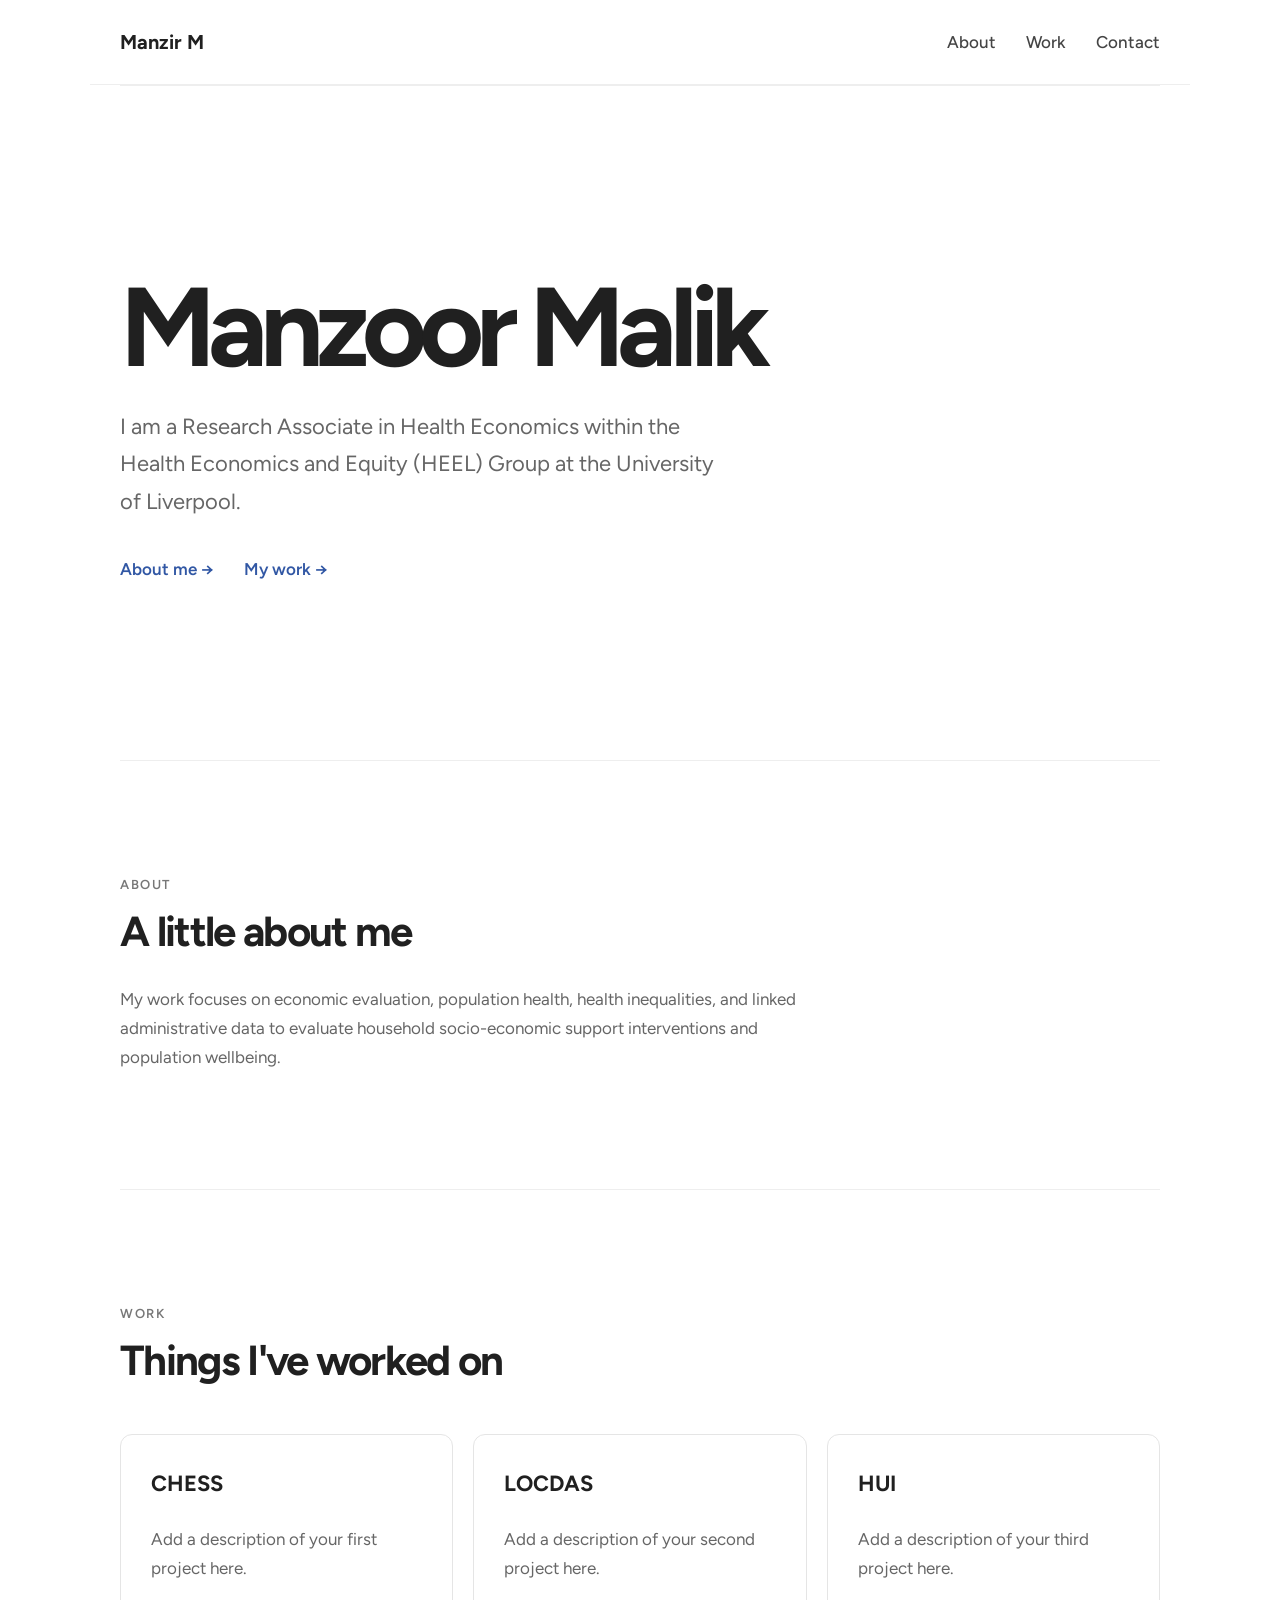
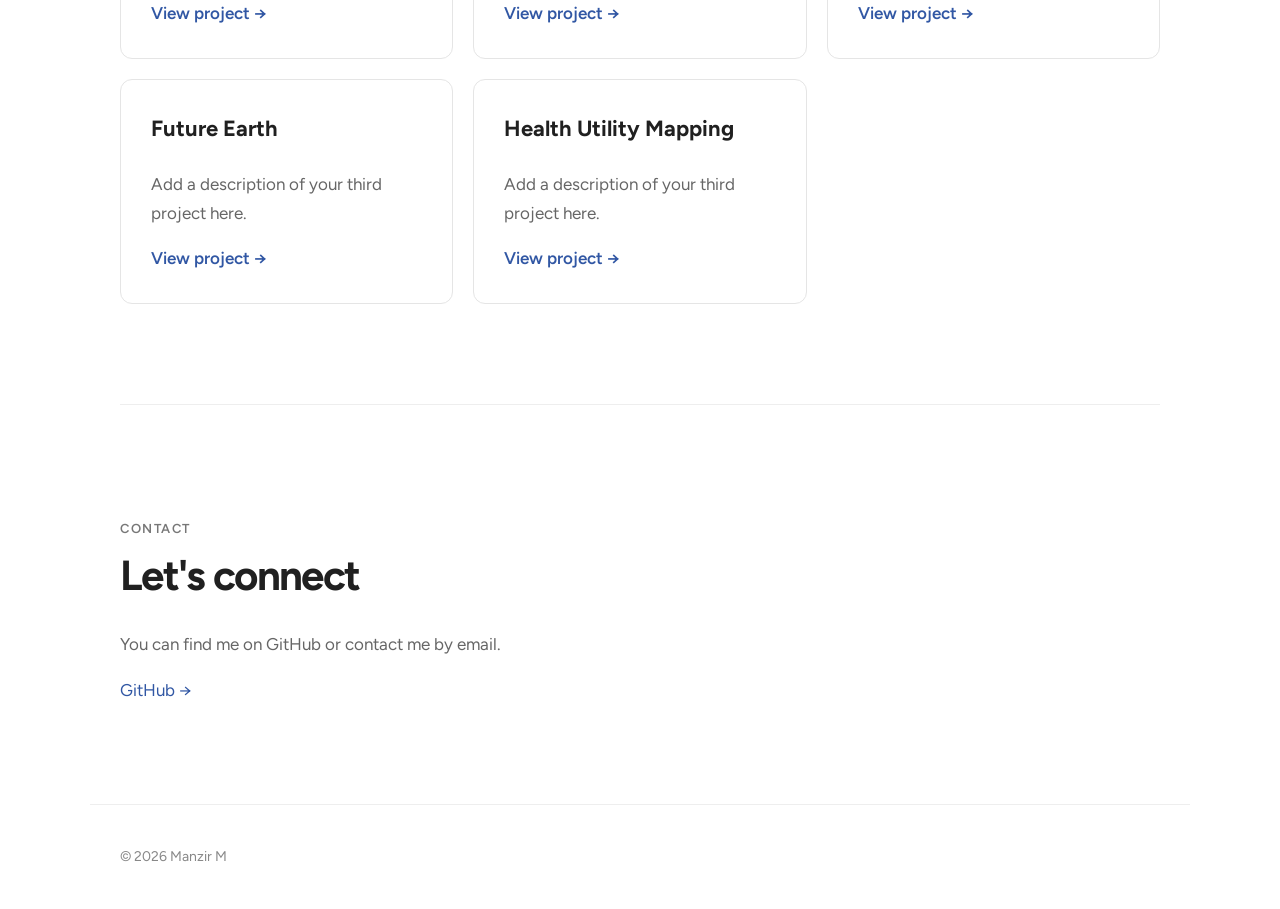
==== index.html @ d5195255 "Modify project titles and add new projects Updated project titles and added two new projects with de" ====
<!DOCTYPE html>
<html lang="en">
<head>
  <meta charset="UTF-8">
  <meta name="viewport" content="width=device-width, initial-scale=1.0">

  <title>Manzoor  Malik</title>

  <link rel="stylesheet" href="style.css">
</head>

<body>

  <nav>
    <div class="nav-name">Manzir M</div>

    <div class="nav-links">
      <a href="#about">About</a>
      <a href="#work">Work</a>
      <a href="#contact">Contact</a>
    </div>
  </nav>


  <main>

    <section class="hero">

      <div>
        <p class="small-title"></p>

        <h1>Manzoor Malik</h1>

        <p class="intro">
         I am a Research Associate in Health Economics within the Health Economics and Equity (HEEL) Group at the University of Liverpool. 
        </p>

        <div class="buttons">
          <a href="#about">About me →</a>
          <a href="#work">My work →</a>
        </div>
      </div>

    </section>


    <section id="about">

      <p class="section-label">ABOUT</p>

      <h2>A little about me</h2>

      <p>
       My work focuses on economic evaluation, population health, health inequalities, and linked administrative data to evaluate household socio-economic support interventions and population wellbeing.
      </p>

    </section>


    <section id="work">

      <p class="section-label">WORK</p>

      <h2>Things I've worked on</h2>

      <div class="projects">

        <div class="project">
          <h3>CHESS</h3>
          <p>
            Add a description of your first project here.
          </p>
          <a href="#">View project →</a>
        </div>

        <div class="project">
          <h3>LOCDAS</h3>
          <p>
            Add a description of your second project here.
          </p>
          <a href="#">View project →</a>
        </div>

        <div class="project">
          <h3>HUI</h3>
          <p>
            Add a description of your third project here.
          </p>
          <a href="#">View project →</a>
        </div>
  <div class="project">
          <h3>Future Earth</h3>
          <p>
            Add a description of your third project here.
          </p>
          <a href="#">View project →</a>
        </div>

  <div class="project">
          <h3>Health Utility Mapping</h3>
          <p>
            Add a description of your third project here.
          </p>
          <a href="#">View project →</a>
        </div>

        
      </div>

    </section>


    <section id="contact">

      <p class="section-label">CONTACT</p>

      <h2>Let's connect</h2>

      <p>
        You can find me on GitHub or contact me by email.
      </p>

      <a href="https://github.com/ManzirM">
        GitHub →
      </a>

    </section>

  </main>


  <footer>
    © 2026 Manzir M
  </footer>

</body>
</html>
---- style.css ----
@import url('https://fonts.googleapis.com/css2?family=Figtree:wght@400;500;600;700&display=swap');

* {
  box-sizing: border-box;
}

html {
  scroll-behavior: smooth;
}

body {
  margin: 0;
  background: #ffffff;
  color: #202020;
  font-family: "Figtree", Arial, sans-serif;
  font-size: 17px;
  line-height: 1.7;
}

nav {
  max-width: 1100px;
  margin: auto;
  padding: 25px 30px;

  display: flex;
  justify-content: space-between;
  align-items: center;

  border-bottom: 1px solid #eeeeee;
}

.nav-name {
  font-weight: 700;
  font-size: 20px;
}

.nav-links {
  display: flex;
  gap: 30px;
}

a {
  color: #3157a4;
  text-decoration: none;
}

a:hover {
  text-decoration: underline;
}

.nav-links a {
  color: #444444;
  font-weight: 500;
}

main {
  max-width: 1100px;
  margin: auto;
  padding: 0 30px;
}

.hero {
  min-height: 75vh;

  display: flex;
  align-items: center;

  padding: 80px 0;
}

.small-title,
.section-label {
  color: #777777;
  font-size: 13px;
  font-weight: 600;
  letter-spacing: 0.12em;
}

.hero h1 {
  font-size: clamp(4rem, 9vw, 7rem);
  line-height: 0.9;
  letter-spacing: -0.07em;

  margin: 15px 0 30px;
}

.intro {
  max-width: 600px;
  color: #666666;
  font-size: 22px;
}

.buttons {
  display: flex;
  gap: 30px;
  margin-top: 35px;
}

.buttons a {
  font-weight: 600;
}

section {
  padding: 100px 0;
  border-top: 1px solid #eeeeee;
}

section h2 {
  font-size: 42px;
  line-height: 1.1;
  letter-spacing: -0.04em;
  margin: 10px 0 30px;
}

section > p:not(.section-label) {
  max-width: 700px;
  color: #666666;
}

.projects {
  display: grid;
  grid-template-columns: repeat(3, 1fr);
  gap: 20px;
  margin-top: 50px;
}

.project {
  padding: 30px;
  border: 1px solid #e5e5e5;
  border-radius: 12px;

  transition: 0.2s ease;
}

.project:hover {
  transform: translateY(-5px);
  box-shadow: 0 12px 35px rgba(0, 0, 0, 0.08);
}

.project h3 {
  margin-top: 0;
  font-size: 22px;
}

.project p {
  color: #666666;
}

.project a {
  font-weight: 600;
}

footer {
  max-width: 1100px;
  margin: auto;
  padding: 40px 30px;

  border-top: 1px solid #eeeeee;

  color: #888888;
  font-size: 14px;
}


/* Mobile */

@media (max-width: 700px) {

  nav {
    padding: 20px;
  }

  .nav-links {
    gap: 15px;
    font-size: 14px;
  }

  main {
    padding: 0 20px;
  }

  .hero {
    min-height: 70vh;
    padding: 50px 0;
  }

  .hero h1 {
    font-size: 4rem;
  }

  .intro {
    font-size: 19px;
  }

  section {
    padding: 70px 0;
  }

  section h2 {
    font-size: 34px;
  }

  .projects {
    grid-template-columns: 1fr;
  }

  .buttons {
    flex-direction: column;
    gap: 10px;
  }
}
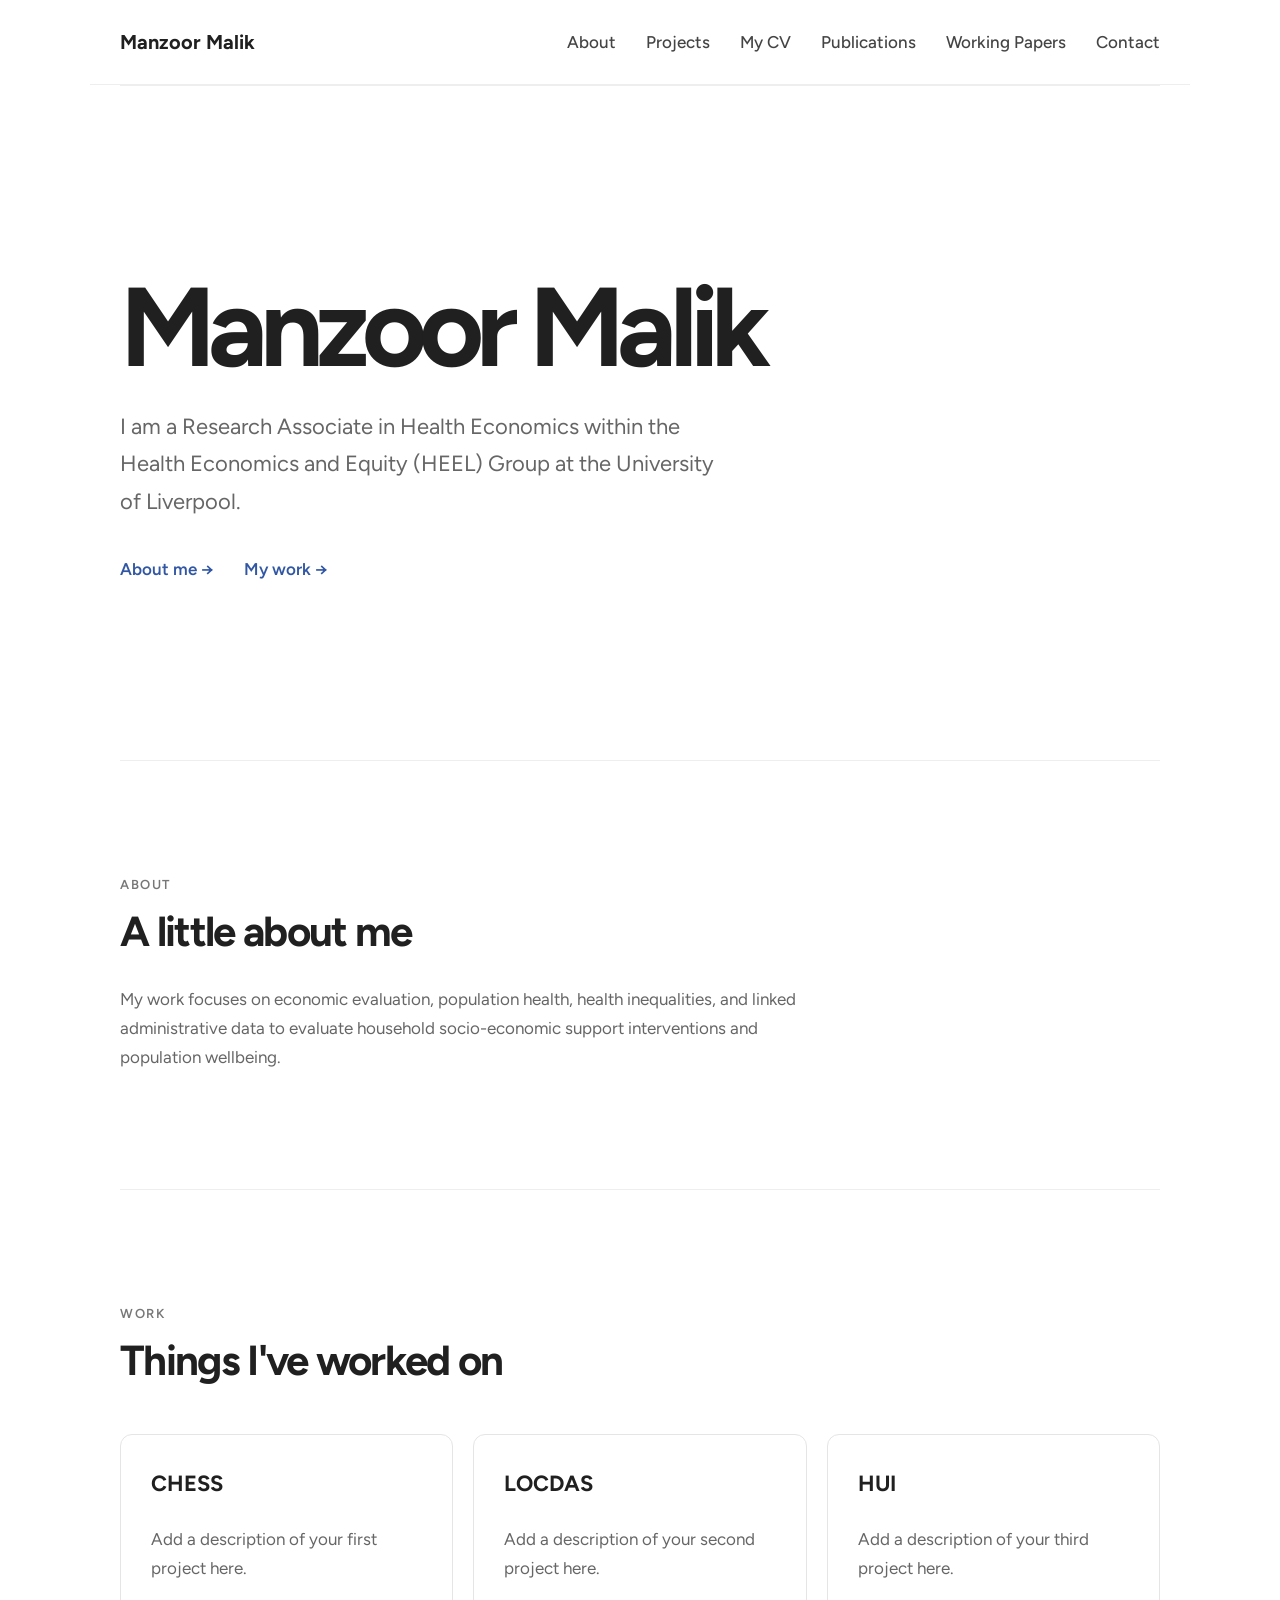
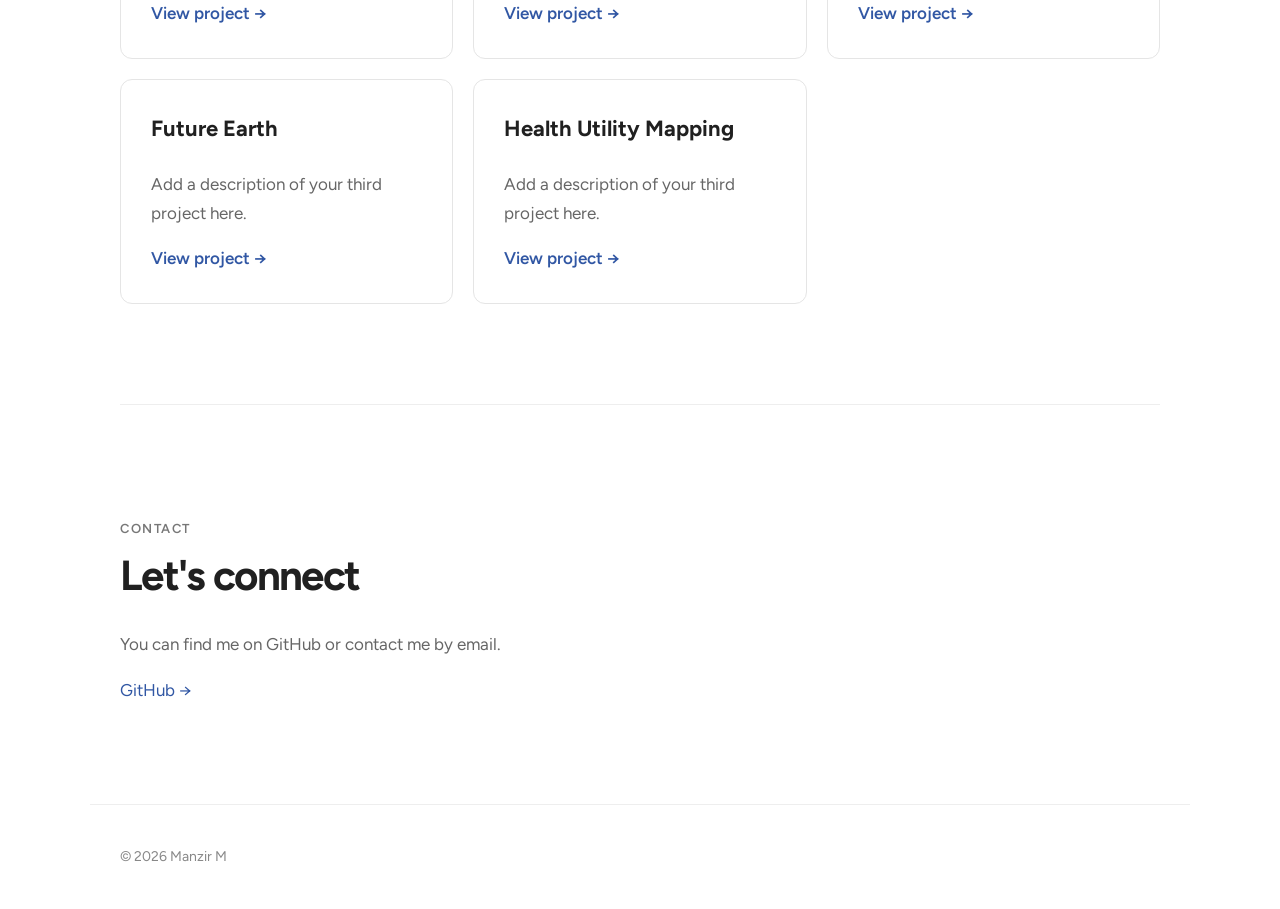
==== commit 4cb2af4c: "Revise navigation name and links in index.html Updated navigation links and name in the header." ====
--- a/index.html
+++ b/index.html
@@ -12,11 +12,14 @@
 <body>
 
   <nav>
-    <div class="nav-name">Manzir M</div>
+    <div class="nav-name">Manzoor Malik</div>
 
     <div class="nav-links">
       <a href="#about">About</a>
-      <a href="#work">Work</a>
+      <a href="#work">Projects</a>
+      <a href="#work">My CV</a>
+      <a href="#work">Publications</a>
+      <a href="#work">Working Papers</a>
       <a href="#contact">Contact</a>
     </div>
   </nav>
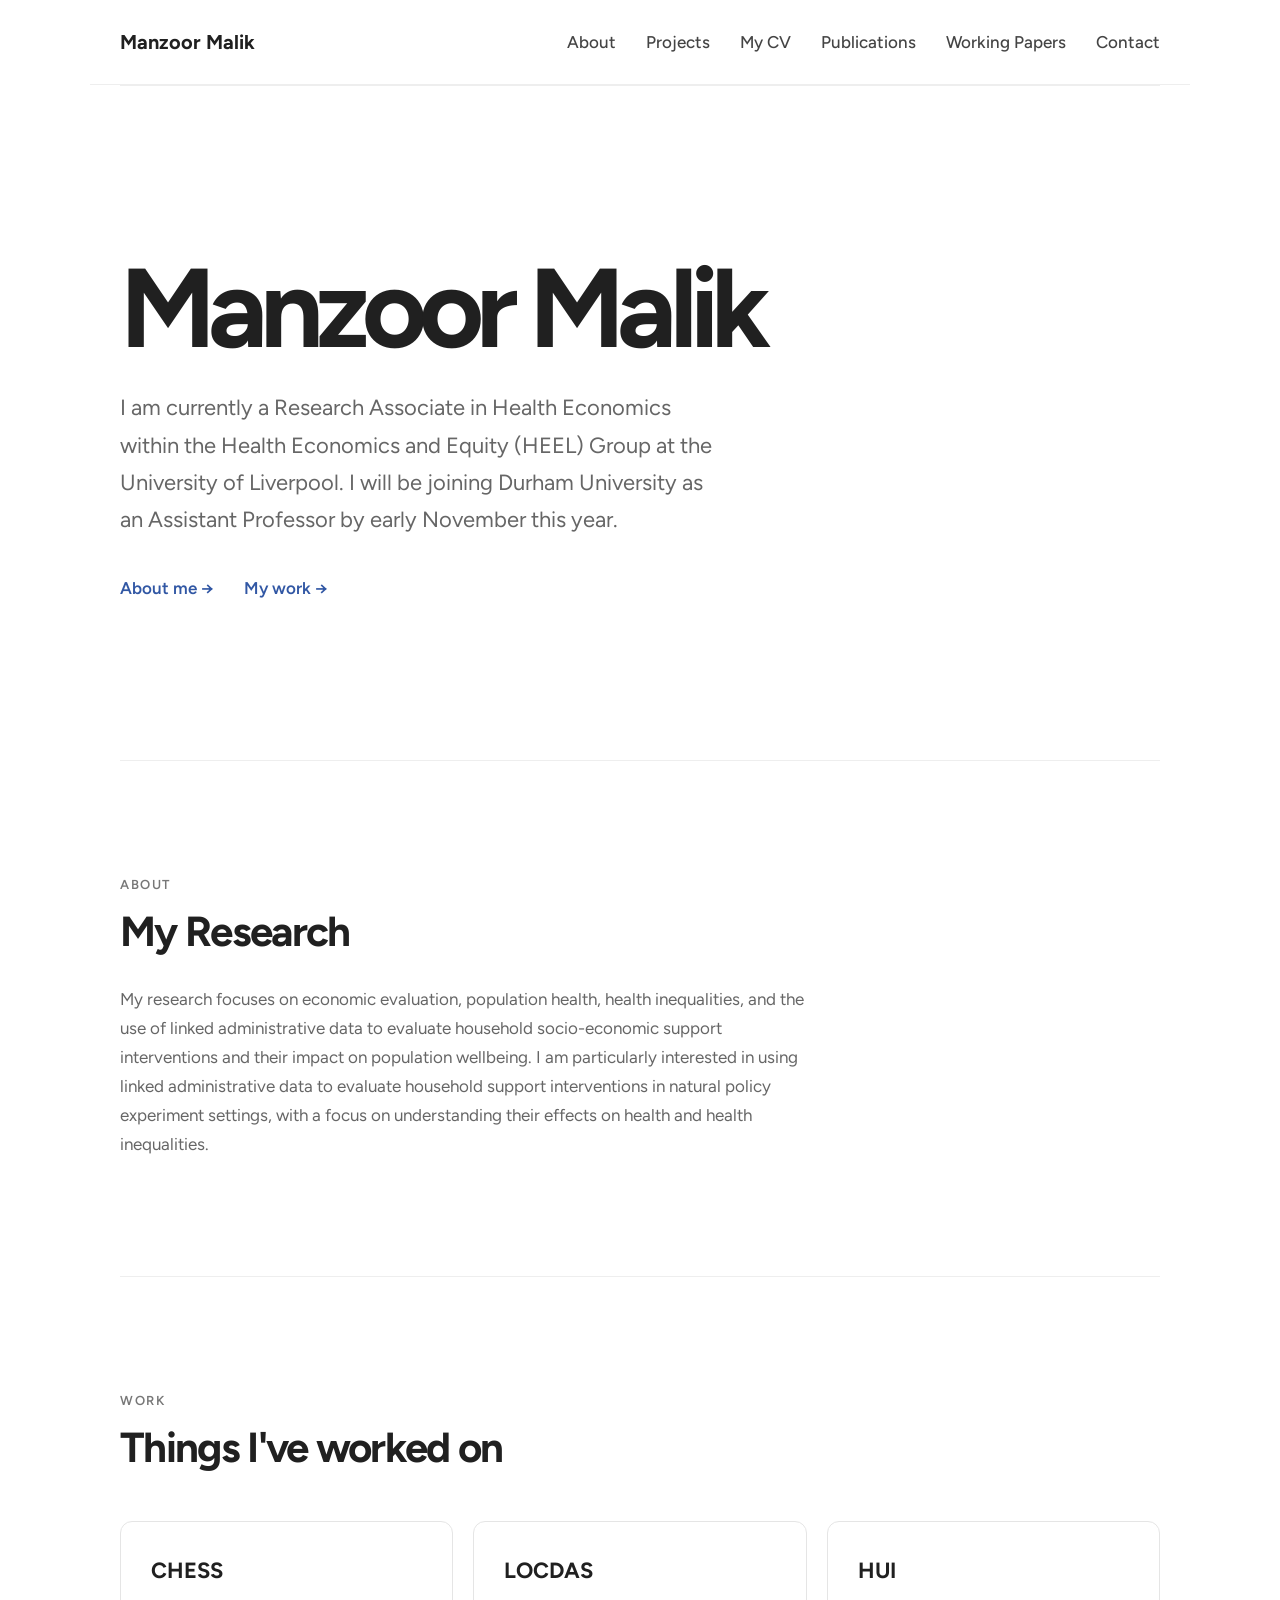
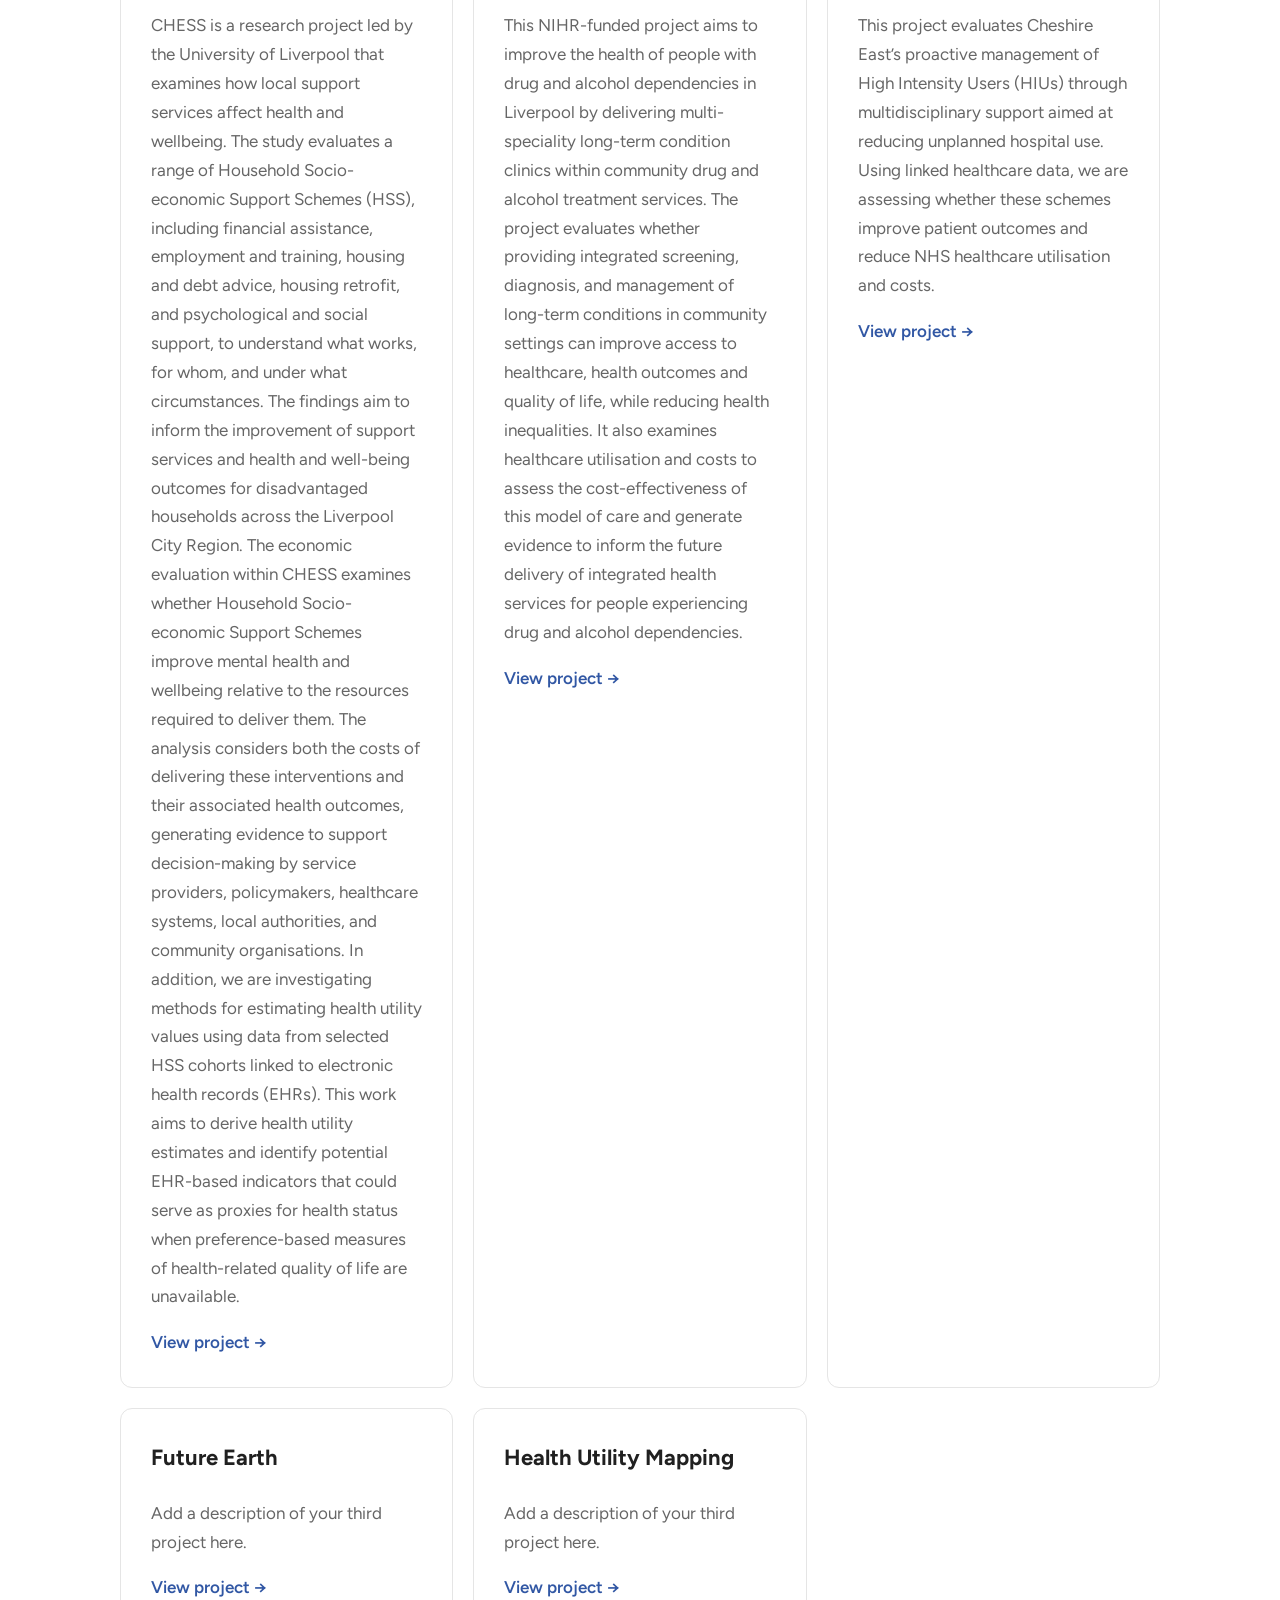
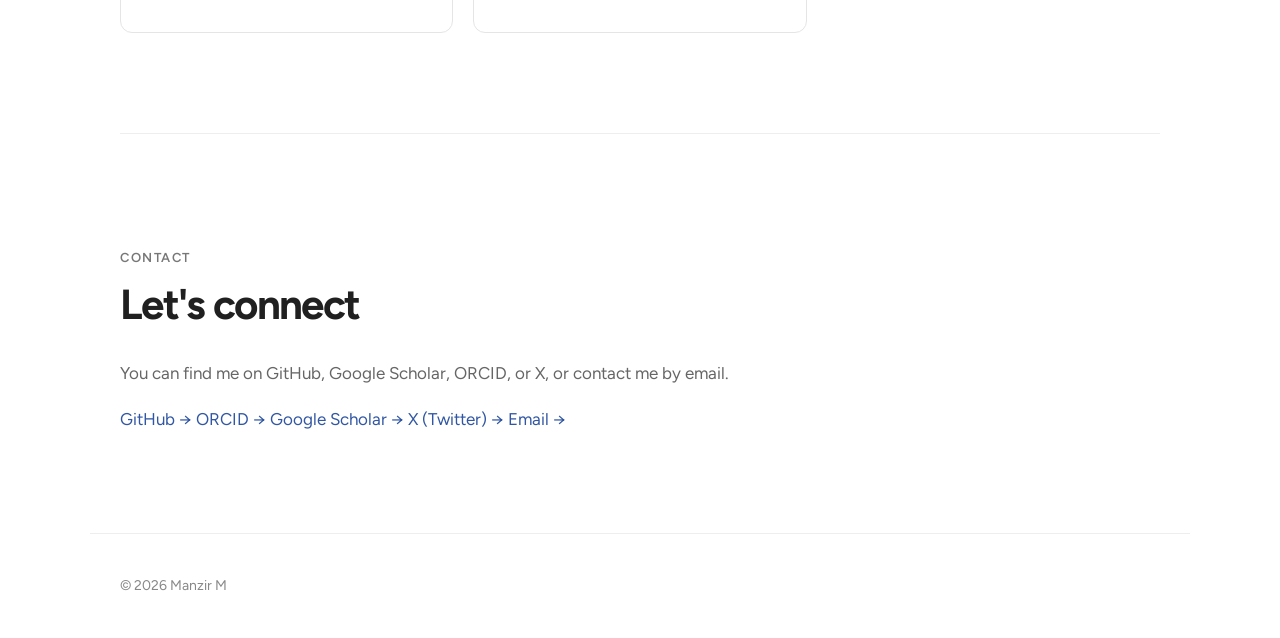
==== commit 970722ce: "Update index.html" ====
--- a/index.html
+++ b/index.html
@@ -35,7 +35,8 @@
         <h1>Manzoor Malik</h1>
 
         <p class="intro">
-         I am a Research Associate in Health Economics within the Health Economics and Equity (HEEL) Group at the University of Liverpool. 
+         I am currently a Research Associate in Health Economics within the Health Economics and Equity (HEEL) Group at the University of Liverpool. 
+        I will be joining Durham University as an Assistant Professor by early November this year. 
         </p>
 
         <div class="buttons">
@@ -51,11 +52,12 @@
 
       <p class="section-label">ABOUT</p>
 
-      <h2>A little about me</h2>
+      <h2>My Research</h2>
 
       <p>
-       My work focuses on economic evaluation, population health, health inequalities, and linked administrative data to evaluate household socio-economic support interventions and population wellbeing.
-      </p>
+       My research focuses on economic evaluation, population health, health inequalities, and the use of linked administrative data to evaluate household socio-economic support interventions and their impact on population wellbeing.
+        I am particularly interested in using linked administrative data to evaluate household support interventions in natural policy experiment settings, 
+        with a focus on understanding their effects on health and health inequalities.
 
     </section>
 
@@ -71,23 +73,39 @@
         <div class="project">
           <h3>CHESS</h3>
           <p>
-            Add a description of your first project here.
+            CHESS is a research project led by the University of Liverpool that examines how local support services affect health and wellbeing. 
+            The study evaluates a range of Household Socio-economic Support Schemes (HSS), including financial assistance, employment and training, housing and debt advice, 
+            housing retrofit, and psychological and social support, to understand what works, for whom, and under what circumstances. The findings aim to inform the improvement of support services 
+            and health and well-being outcomes for disadvantaged households across the Liverpool City Region.
+            The economic evaluation within CHESS examines whether Household Socio-economic Support Schemes 
+            improve mental health and wellbeing relative to the resources required to deliver them. 
+            The analysis considers both the costs of delivering these interventions and their associated health outcomes, generating evidence to support decision-making by service providers, policymakers, 
+            healthcare systems, local authorities, and community organisations. 
+            In addition, we are investigating methods for estimating health utility values using data from selected HSS cohorts linked to electronic health records (EHRs). 
+            This work aims to derive health utility estimates and identify potential EHR-based indicators that could serve as proxies for health status 
+            when preference-based measures of health-related quality of life are unavailable.
           </p>
-          <a href="#">View project →</a>
+          <a href="https://gtr.ukri.org/projects?ref=ES%2FZ503022%2F1">View project →</a>
         </div>
 
         <div class="project">
           <h3>LOCDAS</h3>
           <p>
-            Add a description of your second project here.
+            This NIHR-funded project aims to improve the health of people with drug and alcohol 
+            dependencies in Liverpool by delivering multi-speciality long-term condition clinics within community drug and alcohol treatment services. 
+            The project evaluates whether providing integrated screening, diagnosis, and management of long-term conditions in community settings can improve access to healthcare, 
+            health outcomes and quality of life, while reducing health inequalities. It also examines healthcare utilisation and costs to assess the cost-effectiveness of this model
+            of care and generate evidence to inform the future delivery of integrated health services for people experiencing drug and alcohol dependencies.
           </p>
-          <a href="#">View project →</a>
+          <a href="https://sphr.nihr.ac.uk/prevention/improving-the-health-of-people-with-drug-and-alcohol-dependencies-in-liverpool-by-delivering-multi-specialty-long-term-conditions-clinics-in-the-community/">View project →</a>
         </div>
 
         <div class="project">
           <h3>HUI</h3>
           <p>
-            Add a description of your third project here.
+            This project evaluates Cheshire East’s proactive management of High Intensity Users (HIUs) through multidisciplinary 
+            support aimed at reducing unplanned hospital use. Using linked healthcare data, we are assessing whether these schemes improve patient outcomes and reduce NHS healthcare utilisation and costs.
+
           </p>
           <a href="#">View project →</a>
         </div>
@@ -113,19 +131,38 @@
     </section>
 
 
-    <section id="contact">
+<section id="contact">
 
-      <p class="section-label">CONTACT</p>
+  <p class="section-label">CONTACT</p>
 
-      <h2>Let's connect</h2>
+  <h2>Let's connect</h2>
 
-      <p>
-        You can find me on GitHub or contact me by email.
-      </p>
+  <p>
+    You can find me on GitHub, Google Scholar, ORCID, or X, or contact me by email.
+  </p>
 
-      <a href="https://github.com/ManzirM">
-        GitHub →
-      </a>
+  <div class="contact-links">
+    <a href="https://github.com/ManzirM" target="_blank" rel="noopener noreferrer">
+      GitHub →
+    </a>
+
+    <a href="https://orcid.org/my-orcid?orcid=0000-0002-5746-790X" target="_blank" rel="noopener noreferrer">
+      ORCID →
+    </a>
+
+    <a href="https://scholar.google.com/citations?user=gjw7LfEAAAAJ&hl=en" target="_blank" rel="noopener noreferrer">
+      Google Scholar →
+    </a>
+
+    <a href="YOUR-TWITTER-OR-X-LINK" target="_blank" rel="noopener noreferrer">
+      X (Twitter) →
+    </a>
+
+    <a href="munzirm@liverpool.ac.uk">
+      Email →
+    </a>
+  </div>
+
 
     </section>
 
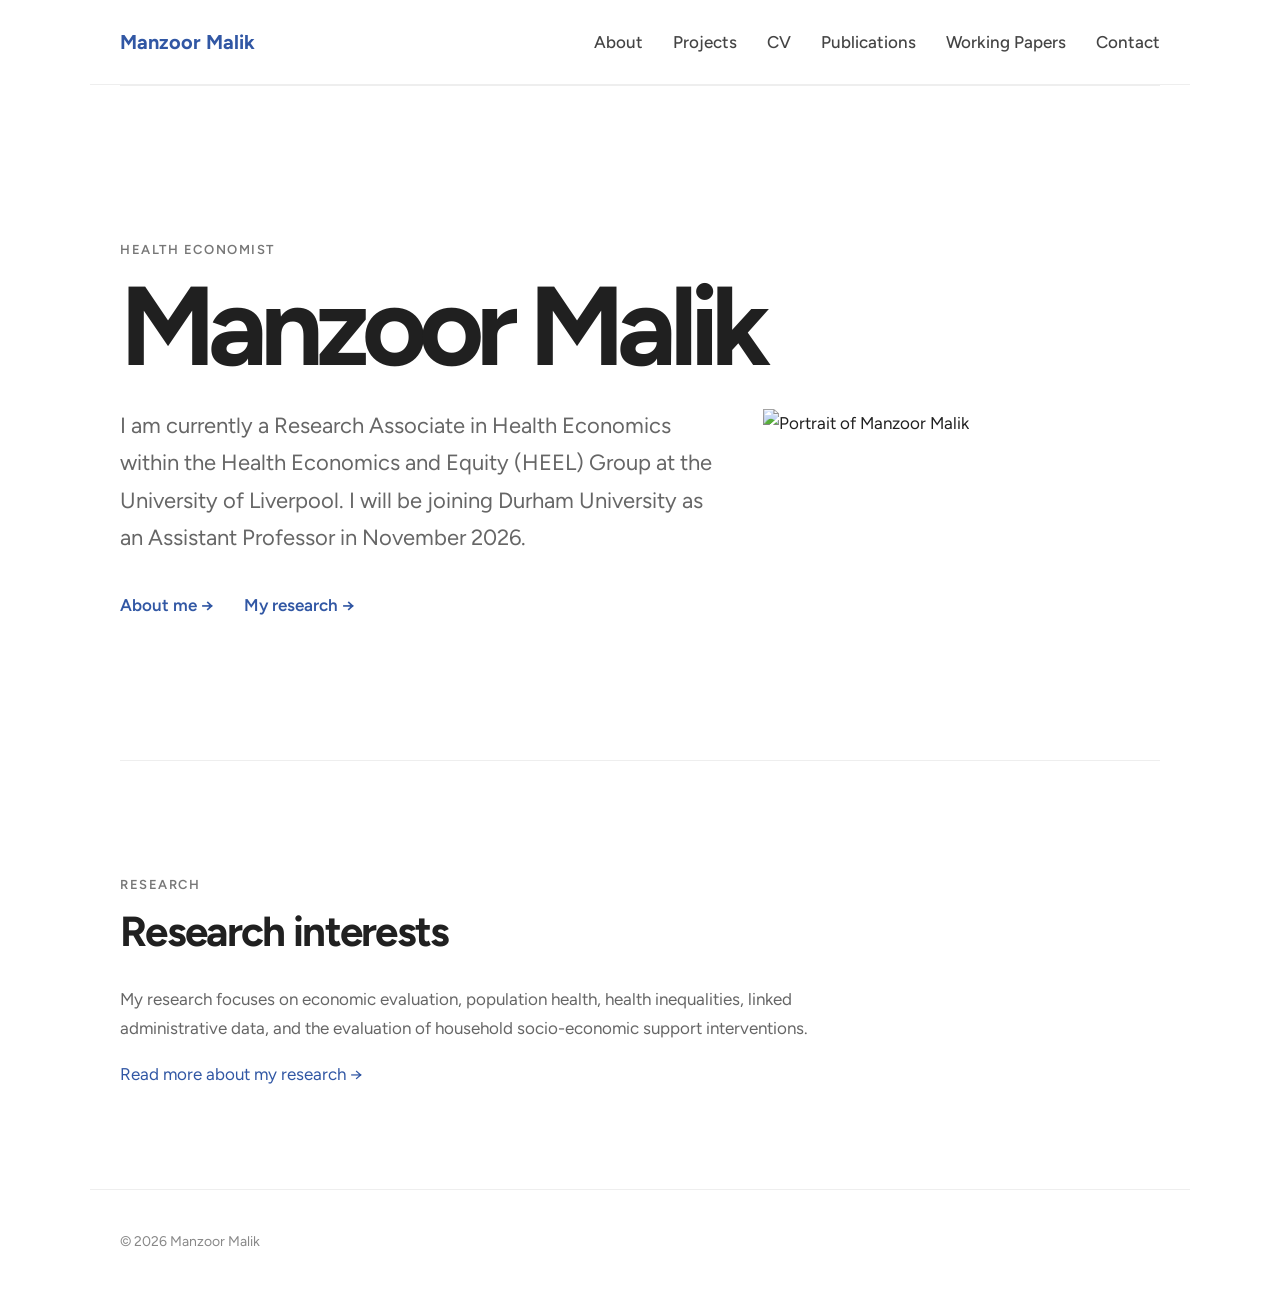
==== commit b3014151: "Update index.html with new title and links" ====
--- a/index.html
+++ b/index.html
@@ -1,10 +1,11 @@
 <!DOCTYPE html>
 <html lang="en">
+
 <head>
   <meta charset="UTF-8">
   <meta name="viewport" content="width=device-width, initial-scale=1.0">
 
-  <title>Manzoor  Malik</title>
+  <title>Manzoor Malik | Health Economist</title>
 
   <link rel="stylesheet" href="style.css">
 </head>
@@ -12,15 +13,17 @@
 <body>
 
   <nav>
-    <div class="nav-name">Manzoor Malik</div>
+    <div class="nav-name">
+      <a href="index.html">Manzoor Malik</a>
+    </div>
 
     <div class="nav-links">
-      <a href="#about">About</a>
-      <a href="#work">Projects</a>
-      <a href="#work">My CV</a>
-      <a href="#work">Publications</a>
-      <a href="#work">Working Papers</a>
-      <a href="#contact">Contact</a>
+      <a href="about.html">About</a>
+      <a href="projects.html">Projects</a>
+      <a href="cv/Manzoor-Malik-CV.pdf" target="_blank">CV</a>
+      <a href="publications.html">Publications</a>
+      <a href="working-papers.html">Working Papers</a>
+      <a href="contact.html">Contact</a>
     </div>
   </nav>
 
@@ -29,140 +32,54 @@
 
     <section class="hero">
 
-      <div>
-        <p class="small-title"></p>
+      <div class="hero-text">
+
+        <p class="section-label">HEALTH ECONOMIST</p>
 
         <h1>Manzoor Malik</h1>
 
         <p class="intro">
-         I am currently a Research Associate in Health Economics within the Health Economics and Equity (HEEL) Group at the University of Liverpool. 
-        I will be joining Durham University as an Assistant Professor by early November this year. 
+          I am currently a Research Associate in Health Economics within the
+          Health Economics and Equity (HEEL) Group at the University of Liverpool.
+          I will be joining Durham University as an Assistant Professor in
+          November 2026.
         </p>
 
         <div class="buttons">
-          <a href="#about">About me →</a>
-          <a href="#work">My work →</a>
+          <a href="about.html">About me →</a>
+          <a href="projects.html">My research →</a>
         </div>
+
+      </div>
+
+
+      <div class="hero-photo">
+
+        <img
+          src="images/profile.jpg"
+          alt="Portrait of Manzoor Malik"
+        >
+
       </div>
 
     </section>
 
 
-    <section id="about">
+    <section class="home-research">
 
-      <p class="section-label">ABOUT</p>
+      <p class="section-label">RESEARCH</p>
 
-      <h2>My Research</h2>
+      <h2>Research interests</h2>
 
       <p>
-       My research focuses on economic evaluation, population health, health inequalities, and the use of linked administrative data to evaluate household socio-economic support interventions and their impact on population wellbeing.
-        I am particularly interested in using linked administrative data to evaluate household support interventions in natural policy experiment settings, 
-        with a focus on understanding their effects on health and health inequalities.
+        My research focuses on economic evaluation, population health,
+        health inequalities, linked administrative data, and the evaluation
+        of household socio-economic support interventions.
+      </p>
 
-    </section>
-
-
-    <section id="work">
-
-      <p class="section-label">WORK</p>
-
-      <h2>Things I've worked on</h2>
-
-      <div class="projects">
-
-        <div class="project">
-          <h3>CHESS</h3>
-          <p>
-            CHESS is a research project led by the University of Liverpool that examines how local support services affect health and wellbeing. 
-            The study evaluates a range of Household Socio-economic Support Schemes (HSS), including financial assistance, employment and training, housing and debt advice, 
-            housing retrofit, and psychological and social support, to understand what works, for whom, and under what circumstances. The findings aim to inform the improvement of support services 
-            and health and well-being outcomes for disadvantaged households across the Liverpool City Region.
-            The economic evaluation within CHESS examines whether Household Socio-economic Support Schemes 
-            improve mental health and wellbeing relative to the resources required to deliver them. 
-            The analysis considers both the costs of delivering these interventions and their associated health outcomes, generating evidence to support decision-making by service providers, policymakers, 
-            healthcare systems, local authorities, and community organisations. 
-            In addition, we are investigating methods for estimating health utility values using data from selected HSS cohorts linked to electronic health records (EHRs). 
-            This work aims to derive health utility estimates and identify potential EHR-based indicators that could serve as proxies for health status 
-            when preference-based measures of health-related quality of life are unavailable.
-          </p>
-          <a href="https://gtr.ukri.org/projects?ref=ES%2FZ503022%2F1">View project →</a>
-        </div>
-
-        <div class="project">
-          <h3>LOCDAS</h3>
-          <p>
-            This NIHR-funded project aims to improve the health of people with drug and alcohol 
-            dependencies in Liverpool by delivering multi-speciality long-term condition clinics within community drug and alcohol treatment services. 
-            The project evaluates whether providing integrated screening, diagnosis, and management of long-term conditions in community settings can improve access to healthcare, 
-            health outcomes and quality of life, while reducing health inequalities. It also examines healthcare utilisation and costs to assess the cost-effectiveness of this model
-            of care and generate evidence to inform the future delivery of integrated health services for people experiencing drug and alcohol dependencies.
-          </p>
-          <a href="https://sphr.nihr.ac.uk/prevention/improving-the-health-of-people-with-drug-and-alcohol-dependencies-in-liverpool-by-delivering-multi-specialty-long-term-conditions-clinics-in-the-community/">View project →</a>
-        </div>
-
-        <div class="project">
-          <h3>HUI</h3>
-          <p>
-            This project evaluates Cheshire East’s proactive management of High Intensity Users (HIUs) through multidisciplinary 
-            support aimed at reducing unplanned hospital use. Using linked healthcare data, we are assessing whether these schemes improve patient outcomes and reduce NHS healthcare utilisation and costs.
-
-          </p>
-          <a href="#">View project →</a>
-        </div>
-  <div class="project">
-          <h3>Future Earth</h3>
-          <p>
-            Add a description of your third project here.
-          </p>
-          <a href="#">View project →</a>
-        </div>
-
-  <div class="project">
-          <h3>Health Utility Mapping</h3>
-          <p>
-            Add a description of your third project here.
-          </p>
-          <a href="#">View project →</a>
-        </div>
-
-        
-      </div>
-
-    </section>
-
-
-<section id="contact">
-
-  <p class="section-label">CONTACT</p>
-
-  <h2>Let's connect</h2>
-
-  <p>
-    You can find me on GitHub, Google Scholar, ORCID, or X, or contact me by email.
-  </p>
-
-  <div class="contact-links">
-    <a href="https://github.com/ManzirM" target="_blank" rel="noopener noreferrer">
-      GitHub →
-    </a>
-
-    <a href="https://orcid.org/my-orcid?orcid=0000-0002-5746-790X" target="_blank" rel="noopener noreferrer">
-      ORCID →
-    </a>
-
-    <a href="https://scholar.google.com/citations?user=gjw7LfEAAAAJ&hl=en" target="_blank" rel="noopener noreferrer">
-      Google Scholar →
-    </a>
-
-    <a href="YOUR-TWITTER-OR-X-LINK" target="_blank" rel="noopener noreferrer">
-      X (Twitter) →
-    </a>
-
-    <a href="munzirm@liverpool.ac.uk">
-      Email →
-    </a>
-  </div>
-
+      <a class="text-link" href="about.html">
+        Read more about my research →
+      </a>
 
     </section>
 
@@ -170,7 +87,7 @@
 
 
   <footer>
-    © 2026 Manzir M
+    © 2026 Manzoor Malik
   </footer>
 
 </body>
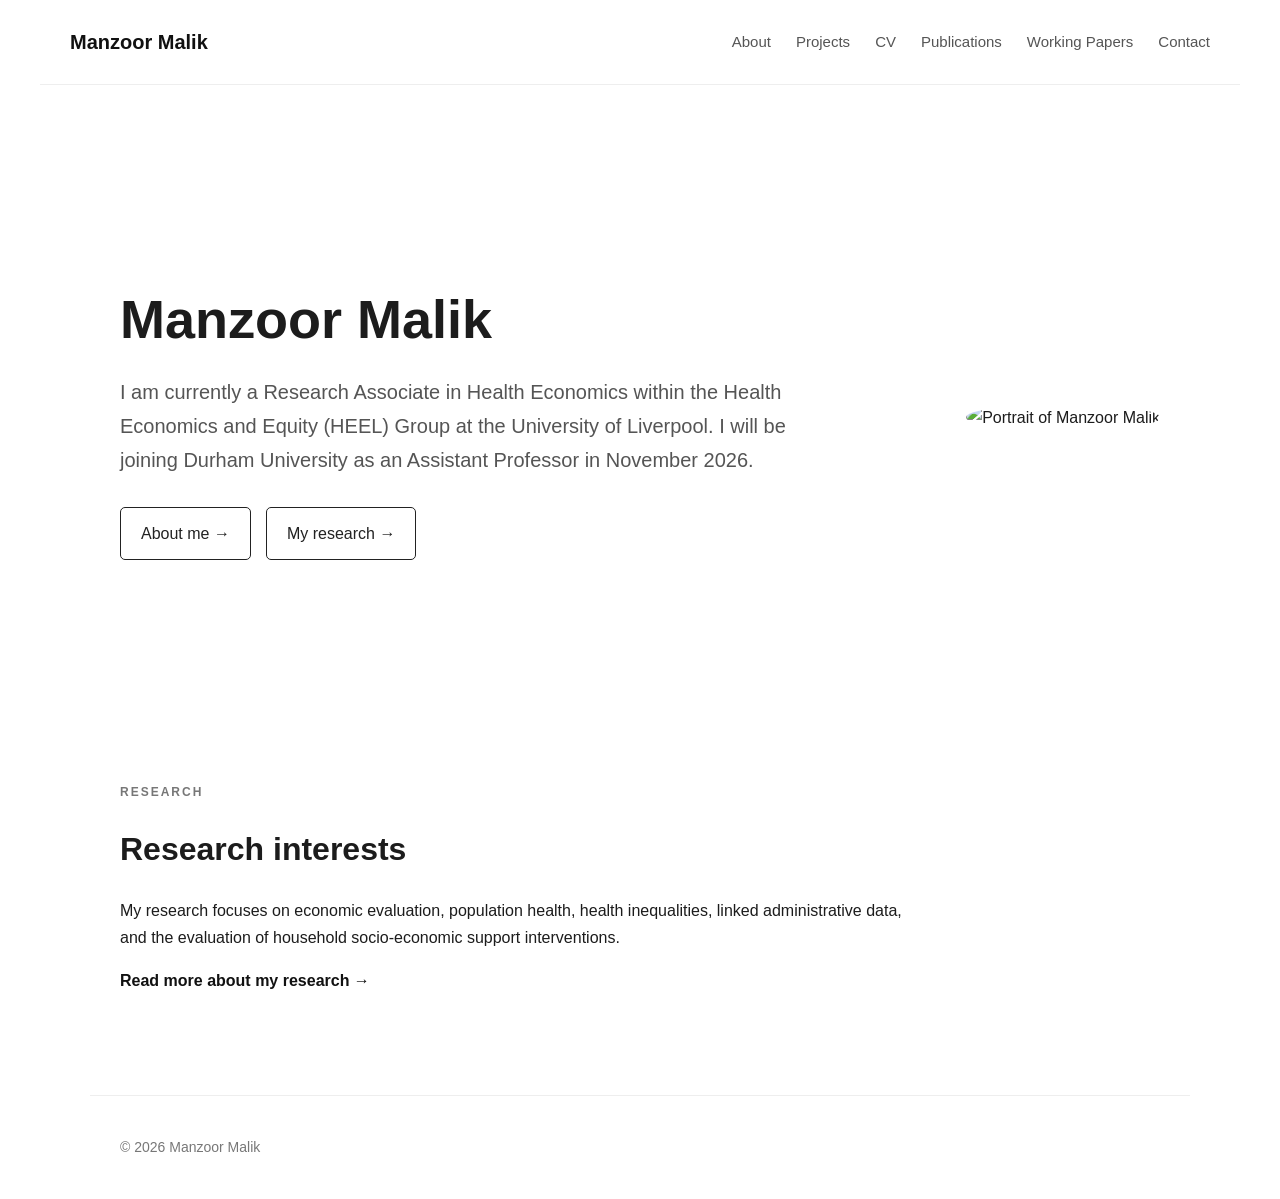
==== commit 23cfadb3: "Update index.html" ====
--- a/index.html
+++ b/index.html
@@ -5,7 +5,7 @@
   <meta charset="UTF-8">
   <meta name="viewport" content="width=device-width, initial-scale=1.0">
 
-  <title>Manzoor Malik | Health Economist</title>
+  <title>Manzoor Malik | Research Assosciate</title>
 
   <link rel="stylesheet" href="style.css">
 </head>
@@ -34,7 +34,7 @@
 
       <div class="hero-text">
 
-        <p class="section-label">HEALTH ECONOMIST</p>
+        <p class="section-label"></p>
 
         <h1>Manzoor Malik</h1>
 
--- a/style.css
+++ b/style.css
@@ -1,5 +1,3 @@
-@import url('https://fonts.googleapis.com/css2?family=Figtree:wght@400;500;600;700&display=swap');
-
 * {
   box-sizing: border-box;
 }
@@ -10,15 +8,19 @@
 
 body {
   margin: 0;
+  font-family: Arial, Helvetica, sans-serif;
+  color: #1c1c1c;
   background: #ffffff;
-  color: #202020;
-  font-family: "Figtree", Arial, sans-serif;
-  font-size: 17px;
   line-height: 1.7;
 }
 
+
+/* --------------------
+   NAVIGATION
+-------------------- */
+
 nav {
-  max-width: 1100px;
+  max-width: 1200px;
   margin: auto;
   padding: 25px 30px;
 
@@ -29,183 +31,321 @@
   border-bottom: 1px solid #eeeeee;
 }
 
-.nav-name {
+.nav-name a {
+  font-size: 20px;
   font-weight: 700;
-  font-size: 20px;
+  color: #111111;
+  text-decoration: none;
 }
 
 .nav-links {
   display: flex;
-  gap: 30px;
-}
-
-a {
-  color: #3157a4;
-  text-decoration: none;
-}
-
-a:hover {
-  text-decoration: underline;
+  gap: 25px;
 }
 
 .nav-links a {
-  color: #444444;
-  font-weight: 500;
-}
+  color: #555555;
+  text-decoration: none;
+  font-size: 15px;
+}
+
+.nav-links a:hover {
+  color: #000000;
+}
+
+
+/* --------------------
+   MAIN
+-------------------- */
 
 main {
   max-width: 1100px;
   margin: auto;
-  padding: 0 30px;
-}
+  padding: 40px 30px;
+}
+
+section {
+  padding: 60px 0;
+}
+
+.section-label {
+  text-transform: uppercase;
+  letter-spacing: 2px;
+  font-size: 12px;
+  font-weight: bold;
+  color: #777777;
+}
+
+h1 {
+  font-size: 54px;
+  line-height: 1.1;
+  margin: 15px 0 25px;
+}
+
+h2 {
+  font-size: 32px;
+  line-height: 1.3;
+}
+
+h3 {
+  font-size: 22px;
+}
+
+p {
+  max-width: 800px;
+}
+
+.intro {
+  font-size: 20px;
+  color: #555555;
+  max-width: 720px;
+}
+
+
+/* --------------------
+   HOME HERO
+-------------------- */
 
 .hero {
-  min-height: 75vh;
-
-  display: flex;
+  min-height: 65vh;
+
+  display: flex;
+  justify-content: space-between;
   align-items: center;
 
-  padding: 80px 0;
-}
-
-.small-title,
-.section-label {
-  color: #777777;
-  font-size: 13px;
-  font-weight: 600;
-  letter-spacing: 0.12em;
-}
-
-.hero h1 {
-  font-size: clamp(4rem, 9vw, 7rem);
-  line-height: 0.9;
-  letter-spacing: -0.07em;
-
-  margin: 15px 0 30px;
-}
-
-.intro {
-  max-width: 600px;
-  color: #666666;
-  font-size: 22px;
-}
+  gap: 70px;
+}
+
+.hero-text {
+  flex: 1;
+}
+
+.hero-photo {
+  flex-shrink: 0;
+}
+
+.hero-photo img {
+  width: 280px;
+  height: 280px;
+
+  object-fit: cover;
+
+  border-radius: 50%;
+}
+
+
+/* --------------------
+   LINKS / BUTTONS
+-------------------- */
 
 .buttons {
   display: flex;
-  gap: 30px;
-  margin-top: 35px;
-}
-
-.buttons a {
-  font-weight: 600;
-}
-
-section {
-  padding: 100px 0;
-  border-top: 1px solid #eeeeee;
-}
-
-section h2 {
-  font-size: 42px;
-  line-height: 1.1;
-  letter-spacing: -0.04em;
-  margin: 10px 0 30px;
-}
-
-section > p:not(.section-label) {
-  max-width: 700px;
-  color: #666666;
-}
+  gap: 15px;
+  margin-top: 30px;
+}
+
+.buttons a,
+.button-link {
+  display: inline-block;
+
+  padding: 12px 20px;
+
+  border: 1px solid #222222;
+
+  color: #222222;
+  text-decoration: none;
+
+  border-radius: 5px;
+}
+
+.buttons a:hover,
+.button-link:hover {
+  background: #222222;
+  color: #ffffff;
+}
+
+.text-link {
+  color: #111111;
+  font-weight: bold;
+  text-decoration: none;
+}
+
+
+/* --------------------
+   PAGE HEADER
+-------------------- */
+
+.page-header {
+  padding-bottom: 30px;
+  border-bottom: 1px solid #eeeeee;
+}
+
+
+/* --------------------
+   PROJECTS
+-------------------- */
 
 .projects {
   display: grid;
-  grid-template-columns: repeat(3, 1fr);
-  gap: 20px;
-  margin-top: 50px;
+  grid-template-columns: repeat(2, 1fr);
+  gap: 30px;
 }
 
 .project {
   padding: 30px;
   border: 1px solid #e5e5e5;
-  border-radius: 12px;
-
-  transition: 0.2s ease;
-}
-
-.project:hover {
-  transform: translateY(-5px);
-  box-shadow: 0 12px 35px rgba(0, 0, 0, 0.08);
-}
-
+  border-radius: 8px;
+}
+
+.project h2,
 .project h3 {
   margin-top: 0;
-  font-size: 22px;
-}
-
-.project p {
-  color: #666666;
 }
 
 .project a {
-  font-weight: 600;
-}
+  color: #111111;
+  font-weight: bold;
+  text-decoration: none;
+}
+
+
+/* --------------------
+   PUBLICATIONS
+-------------------- */
+
+.publication {
+  padding: 30px 0;
+  border-bottom: 1px solid #eeeeee;
+}
+
+.publication-year {
+  font-size: 14px;
+  color: #777777;
+  font-weight: bold;
+}
+
+.publication h3 {
+  margin-bottom: 5px;
+}
+
+.publication-links {
+  display: flex;
+  gap: 20px;
+}
+
+.publication-links a {
+  color: #111111;
+  font-weight: bold;
+  text-decoration: none;
+}
+
+
+/* --------------------
+   WORKING PAPERS
+-------------------- */
+
+.paper {
+  padding: 30px 0;
+  border-bottom: 1px solid #eeeeee;
+}
+
+.paper-status {
+  color: #777777;
+  font-size: 14px;
+  font-weight: bold;
+}
+
+
+/* --------------------
+   RESEARCH INTERESTS
+-------------------- */
+
+.interest-list {
+  display: flex;
+  flex-wrap: wrap;
+  gap: 10px;
+}
+
+.interest-list span {
+  padding: 8px 14px;
+
+  background: #f3f3f3;
+
+  border-radius: 20px;
+
+  font-size: 14px;
+}
+
+
+/* --------------------
+   CONTACT
+-------------------- */
+
+.contact-links {
+  display: flex;
+  flex-direction: column;
+  gap: 15px;
+}
+
+.contact-links a {
+  font-size: 20px;
+  color: #111111;
+  text-decoration: none;
+  font-weight: bold;
+}
+
+
+/* --------------------
+   FOOTER
+-------------------- */
 
 footer {
   max-width: 1100px;
+
   margin: auto;
   padding: 40px 30px;
 
   border-top: 1px solid #eeeeee;
 
-  color: #888888;
+  color: #777777;
   font-size: 14px;
 }
 
 
-/* Mobile */
-
-@media (max-width: 700px) {
+/* --------------------
+   MOBILE
+-------------------- */
+
+@media (max-width: 800px) {
 
   nav {
-    padding: 20px;
+    flex-direction: column;
+    align-items: flex-start;
+    gap: 15px;
   }
 
   .nav-links {
-    gap: 15px;
-    font-size: 14px;
-  }
-
-  main {
-    padding: 0 20px;
+    flex-wrap: wrap;
+    gap: 12px 18px;
   }
 
   .hero {
-    min-height: 70vh;
-    padding: 50px 0;
-  }
-
-  .hero h1 {
-    font-size: 4rem;
-  }
-
-  .intro {
-    font-size: 19px;
-  }
-
-  section {
-    padding: 70px 0;
-  }
-
-  section h2 {
-    font-size: 34px;
+    flex-direction: column-reverse;
+    align-items: flex-start;
+    min-height: auto;
+  }
+
+  .hero-photo img {
+    width: 200px;
+    height: 200px;
+  }
+
+  h1 {
+    font-size: 40px;
   }
 
   .projects {
     grid-template-columns: 1fr;
   }
 
-  .buttons {
-    flex-direction: column;
-    gap: 10px;
-  }
-}
+}
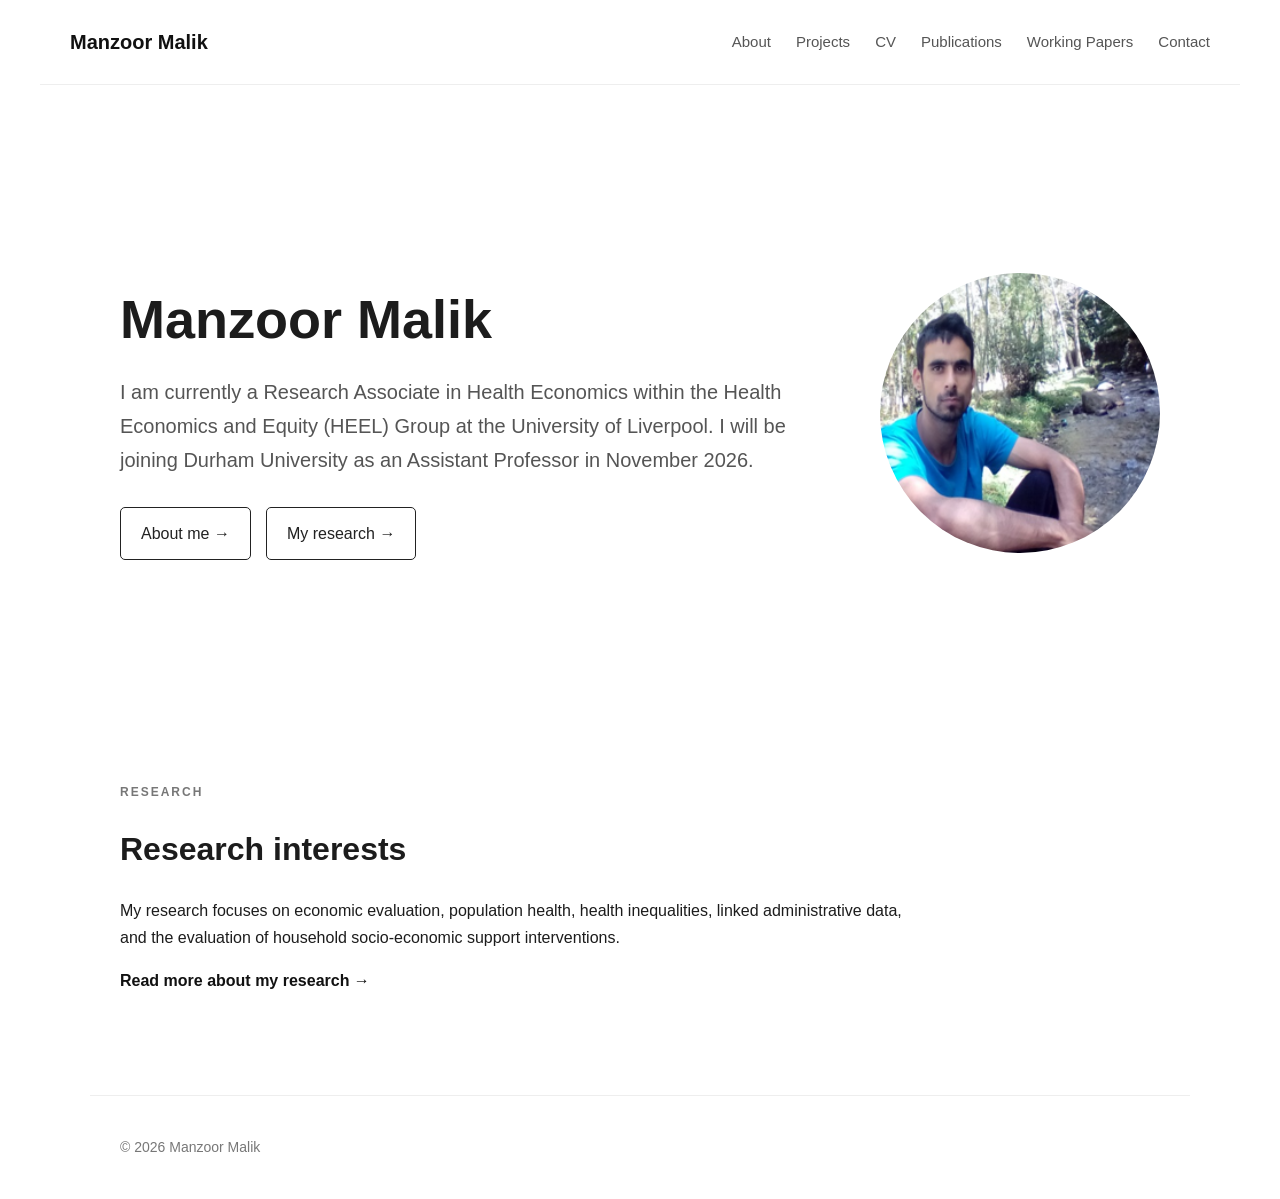
==== commit 6803c781: "image" ====
--- a/index.html
+++ b/index.html
@@ -56,7 +56,7 @@
       <div class="hero-photo">
 
         <img
-          src="images/profile.jpg"
+          src="images/image.png"
           alt="Portrait of Manzoor Malik"
         >
 
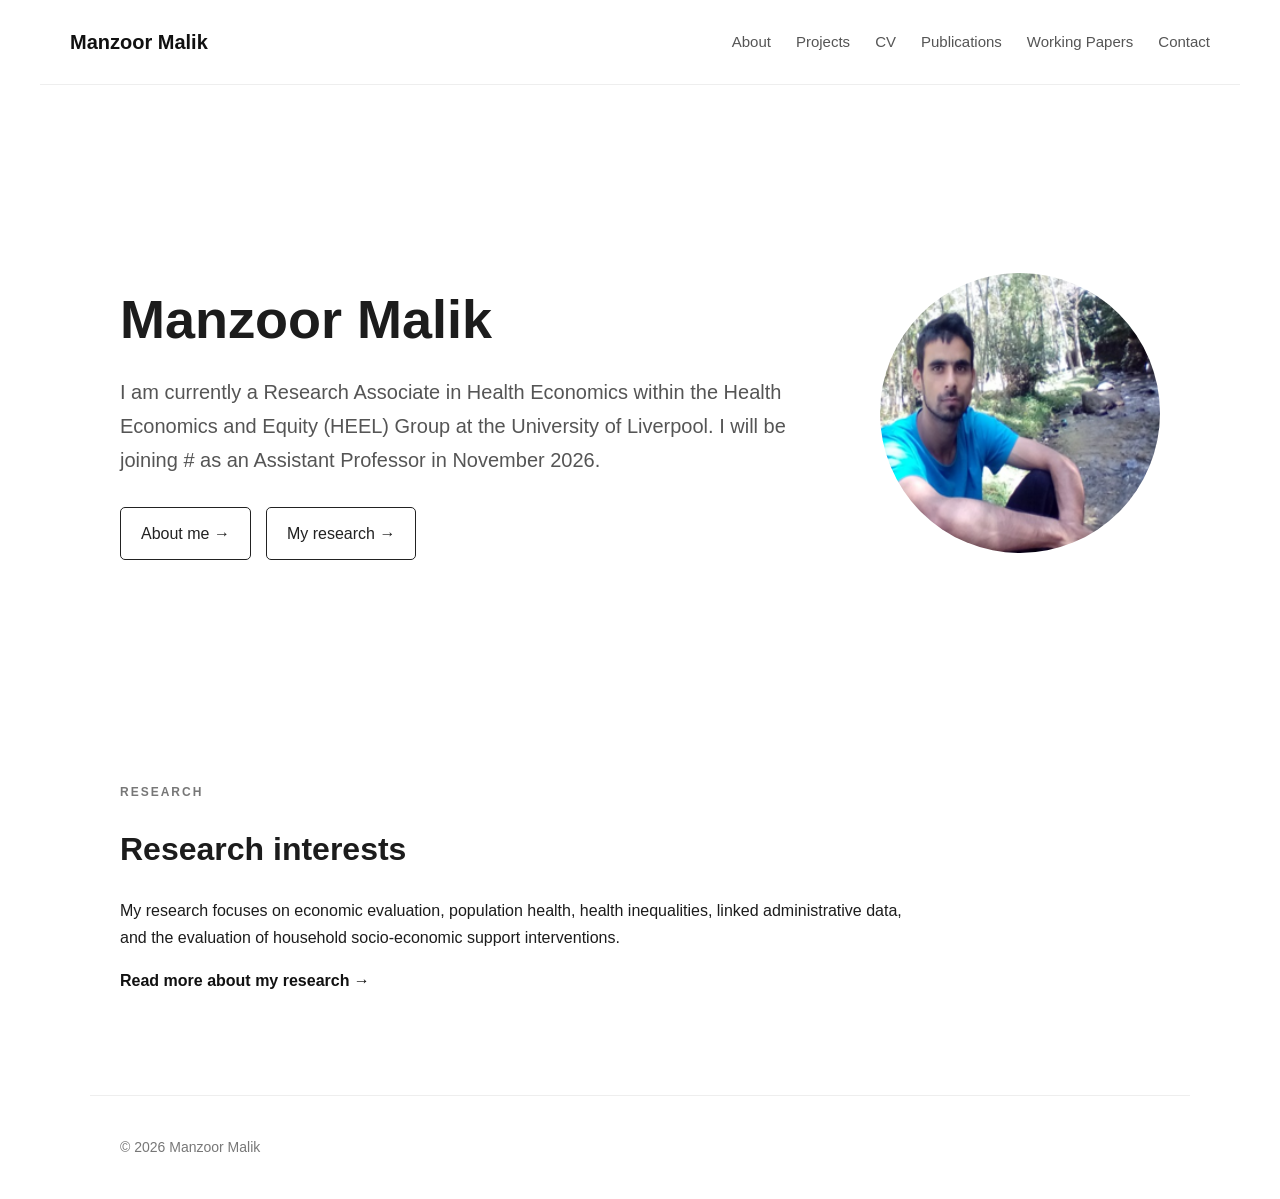
==== commit 510afcb2: "Update university name in introduction paragraph" ====
--- a/index.html
+++ b/index.html
@@ -14,7 +14,7 @@
 
   <nav>
     <div class="nav-name">
-      <a href="index.html">Manzoor Malik</a>
+      <a href="/">Manzoor Malik</a>
     </div>
 
     <div class="nav-links">
@@ -41,7 +41,7 @@
         <p class="intro">
           I am currently a Research Associate in Health Economics within the
           Health Economics and Equity (HEEL) Group at the University of Liverpool.
-          I will be joining Durham University as an Assistant Professor in
+          I will be joining # as an Assistant Professor in
           November 2026.
         </p>
 
--- a/style.css
+++ b/style.css
@@ -186,57 +186,90 @@
 -------------------- */
 
 .projects {
+  display: flex;
+  flex-direction: column;
+  gap: 50px;
+}
+
+.project {
+  width: 100%;
+  padding: 40px;
+  border: 1px solid #e5e5e5;
+  border-radius: 10px;
+  background: #ffffff;
+}
+
+.project h2 {
+  margin-top: 0;
+  margin-bottom: 20px;
+  font-size: 32px;
+}
+
+.project p {
+  max-width: 850px;
+  margin-bottom: 20px;
+}
+
+.project a {
+  color: #111111;
+  font-weight: bold;
+  text-decoration: none;
+}
+
+
+/* SINGLE PROJECT IMAGE */
+
+.project-image {
+  display: block;
+
+  width: 100%;
+  max-width: 750px;
+  max-height: 380px;
+
+  object-fit: contain;
+
+  margin: 30px auto 10px;
+
+  border-radius: 6px;
+}
+
+
+/* MULTIPLE PROJECT IMAGES */
+
+.project-gallery {
   display: grid;
   grid-template-columns: repeat(2, 1fr);
-  gap: 30px;
-}
-
-.project {
-  padding: 30px;
-  border: 1px solid #e5e5e5;
-  border-radius: 8px;
-}
-
-.project h2,
-.project h3 {
-  margin-top: 0;
-}
-
-.project a {
-  color: #111111;
-  font-weight: bold;
-  text-decoration: none;
-}
-
-
-/* --------------------
-   PUBLICATIONS
--------------------- */
-
-.publication {
-  padding: 30px 0;
-  border-bottom: 1px solid #eeeeee;
-}
-
-.publication-year {
+
+  gap: 20px;
+
+  margin-top: 30px;
+}
+
+.project-gallery img {
+  width: 100%;
+  height: 260px;
+
+  object-fit: contain;
+
+  border-radius: 6px;
+
+  background: #fafafa;
+}
+
+.publication-doi {
   font-size: 14px;
   color: #777777;
-  font-weight: bold;
+  margin-top: 8px;
 }
 
 .publication h3 {
-  margin-bottom: 5px;
-}
-
-.publication-links {
-  display: flex;
-  gap: 20px;
-}
-
-.publication-links a {
-  color: #111111;
-  font-weight: bold;
-  text-decoration: none;
+  max-width: 850px;
+  margin-bottom: 8px;
+}
+
+.publication p {
+  margin-top: 6px;
+  margin-bottom: 6px;
 }
 
 
